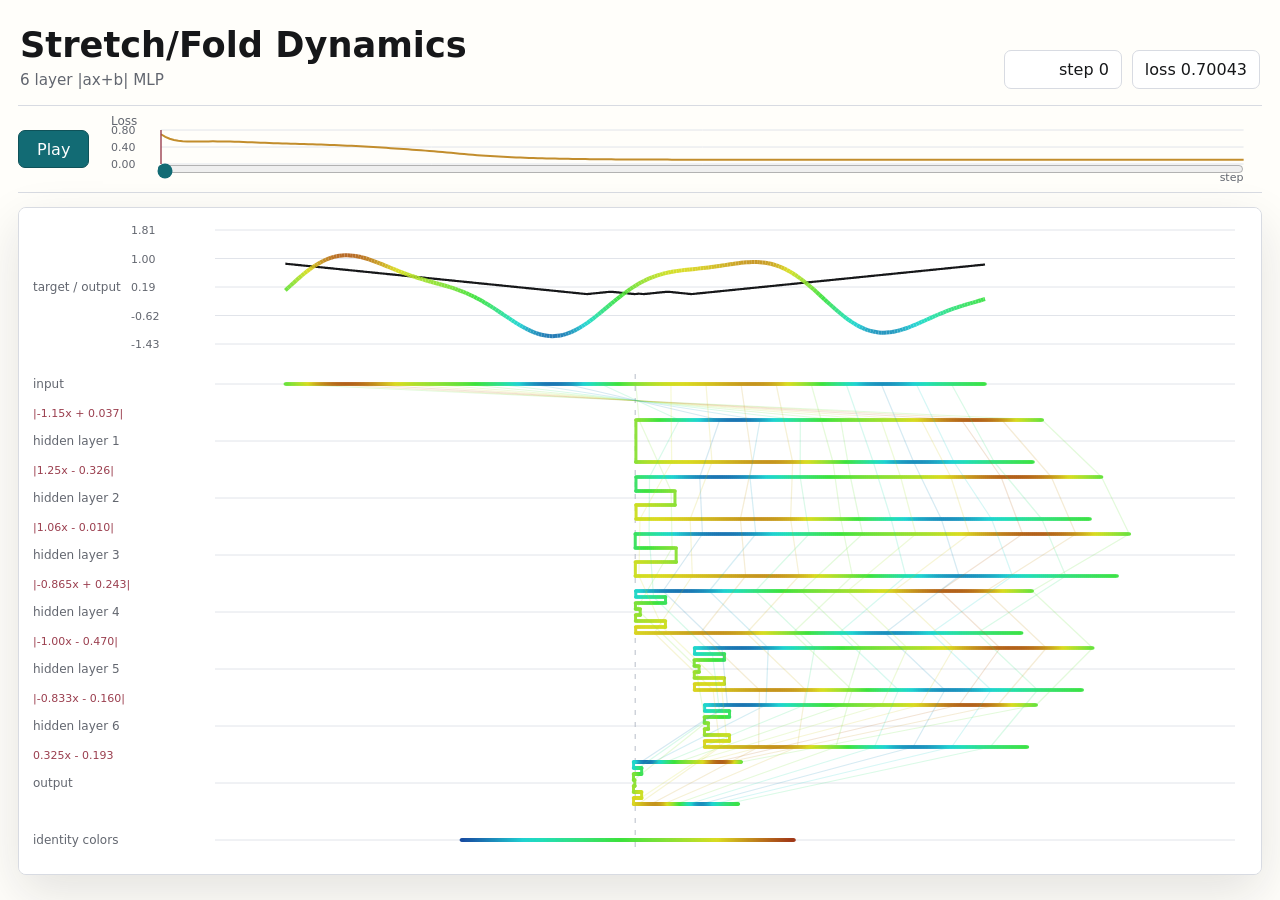
==== viewer/index.html @ 31b38798 "Publish stretch fold dynamics viewer" ====
<!doctype html>
<html lang="en">
  <head>
    <meta charset="utf-8" />
    <meta name="viewport" content="width=device-width, initial-scale=1" />
    <title>Stretch/Fold Dynamics</title>
    <link rel="stylesheet" href="styles.css" />
  </head>
  <body>
    <main class="app">
      <section class="topbar">
        <div>
          <h1>Stretch/Fold Dynamics</h1>
          <p>6 layer |ax+b| MLP</p>
        </div>
        <div class="readouts">
          <span id="stepReadout">step 0</span>
          <span id="lossReadout">loss 0</span>
        </div>
      </section>

      <section class="controls" aria-label="training controls">
        <button id="playButton" type="button" title="Play or pause">Play</button>
        <div class="lossScrubber" aria-label="loss curve timeline">
          <canvas id="lossScrubCanvas"></canvas>
          <input id="timeSlider" type="range" min="0" max="0" value="0" />
        </div>
      </section>

      <section class="stage">
        <canvas id="foldCanvas"></canvas>
      </section>
    </main>

    <script src="data/trajectory.js"></script>
    <script src="app.js"></script>
  </body>
</html>
---- viewer/styles.css ----
:root {
  color-scheme: light;
  --ink: #161719;
  --muted: #62666f;
  --line: #d8dbe2;
  --panel: #f6f4ef;
  --paper: #fffefa;
  --accent: #126b74;
  --accent-2: #9b3f4f;
  --gold: #c28d2c;
  --shadow: 0 18px 50px rgba(23, 25, 30, 0.12);
}

* {
  box-sizing: border-box;
}

body {
  margin: 0;
  min-height: 100vh;
  background: var(--paper);
  color: var(--ink);
  font-family: Inter, ui-sans-serif, system-ui, -apple-system, BlinkMacSystemFont, "Segoe UI", sans-serif;
}

.app {
  width: min(1480px, 100%);
  margin: 0 auto;
  padding: 18px;
}

.topbar {
  display: flex;
  align-items: end;
  justify-content: space-between;
  gap: 18px;
  padding: 6px 2px 16px;
}

h1 {
  margin: 0;
  font-size: clamp(1.5rem, 2.2rem, 2.2rem);
  font-weight: 760;
  letter-spacing: 0;
}

p {
  margin: 6px 0 0;
  color: var(--muted);
  font-size: 0.95rem;
}

.readouts {
  display: flex;
  gap: 10px;
  flex-wrap: wrap;
  justify-content: flex-end;
  font-variant-numeric: tabular-nums;
}

.readouts span {
  min-width: 118px;
  border: 1px solid var(--line);
  background: #ffffff;
  padding: 9px 12px;
  border-radius: 7px;
  text-align: right;
}

.controls {
  display: grid;
  grid-template-columns: auto minmax(240px, 1fr);
  gap: 14px;
  align-items: center;
  border-block: 1px solid var(--line);
  padding: 8px 0;
}

button,
select,
input[type="range"] {
  font: inherit;
}

button {
  min-height: 38px;
  border: 1px solid #0f5259;
  background: var(--accent);
  color: white;
  border-radius: 7px;
  padding: 0 18px;
  cursor: pointer;
}

label {
  display: grid;
  grid-template-columns: auto 1fr;
  gap: 10px;
  align-items: center;
  color: var(--muted);
  font-size: 0.9rem;
}

select {
  width: 100%;
  min-height: 38px;
  border: 1px solid var(--line);
  border-radius: 7px;
  padding: 0 10px;
  background: white;
  color: var(--ink);
}

input[type="range"] {
  width: 100%;
  accent-color: var(--accent);
}

.lossScrubber {
  position: relative;
  height: 70px;
  min-width: 0;
}

#lossScrubCanvas {
  display: block;
  width: 100%;
  height: 70px;
}

.lossScrubber input[type="range"] {
  position: absolute;
  left: 54px;
  right: 18px;
  bottom: 7px;
  width: calc(100% - 72px);
  margin: 0;
  background: transparent;
}

.lossScrubber input[type="range"]::-webkit-slider-runnable-track {
  height: 16px;
  background: transparent;
}

.lossScrubber input[type="range"]::-webkit-slider-thumb {
  margin-top: 2px;
}

.lossScrubber input[type="range"]::-moz-range-track {
  background: transparent;
}

.stage {
  margin-top: 14px;
  background: #ffffff;
  border: 1px solid var(--line);
  border-radius: 8px;
  box-shadow: var(--shadow);
  overflow: hidden;
}

#foldCanvas {
  display: block;
  width: 100%;
  height: min(74vh, 840px);
  min-height: 560px;
}

@media (max-width: 860px) {
  .topbar {
    display: block;
  }

  .readouts {
    justify-content: flex-start;
    margin-top: 12px;
  }

  .controls {
    grid-template-columns: 1fr;
  }

  label {
    grid-template-columns: 72px 1fr;
  }

  #foldCanvas {
    height: 540px;
  }
}
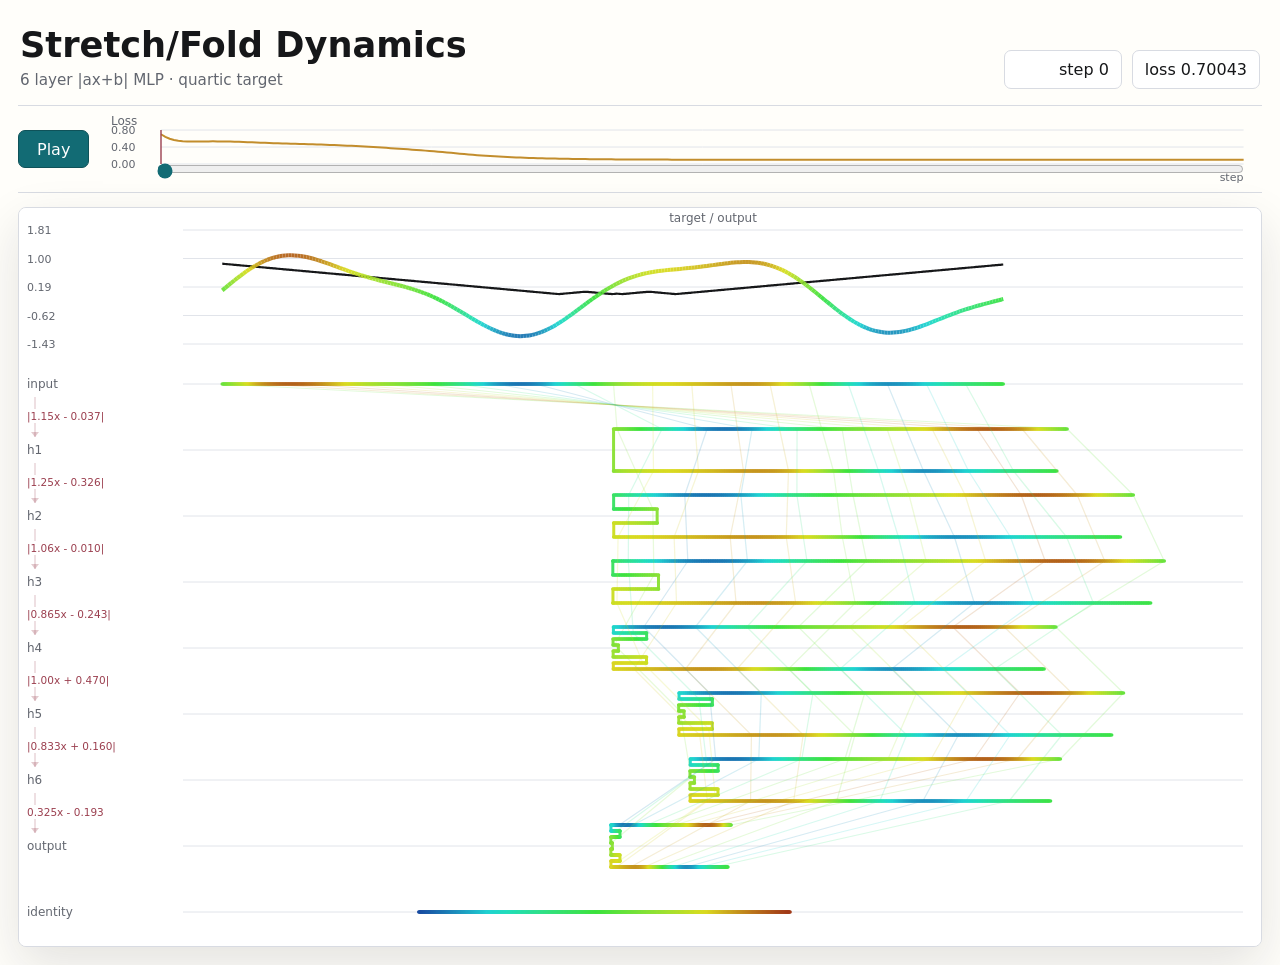
==== commit f14d2ebc: "Update stretch fold dynamics viewer" ====
--- a/viewer/index.html
+++ b/viewer/index.html
@@ -11,7 +11,7 @@
       <section class="topbar">
         <div>
           <h1>Stretch/Fold Dynamics</h1>
-          <p>6 layer |ax+b| MLP</p>
+          <p>6 layer |ax+b| MLP · quartic target</p>
         </div>
         <div class="readouts">
           <span id="stepReadout">step 0</span>
--- a/viewer/styles.css
+++ b/viewer/styles.css
@@ -163,8 +163,8 @@
 #foldCanvas {
   display: block;
   width: 100%;
-  height: min(74vh, 840px);
-  min-height: 560px;
+  height: min(82vh, 760px);
+  min-height: 700px;
 }
 
 @media (max-width: 860px) {
@@ -186,6 +186,6 @@
   }
 
   #foldCanvas {
-    height: 540px;
+    height: 720px;
   }
 }
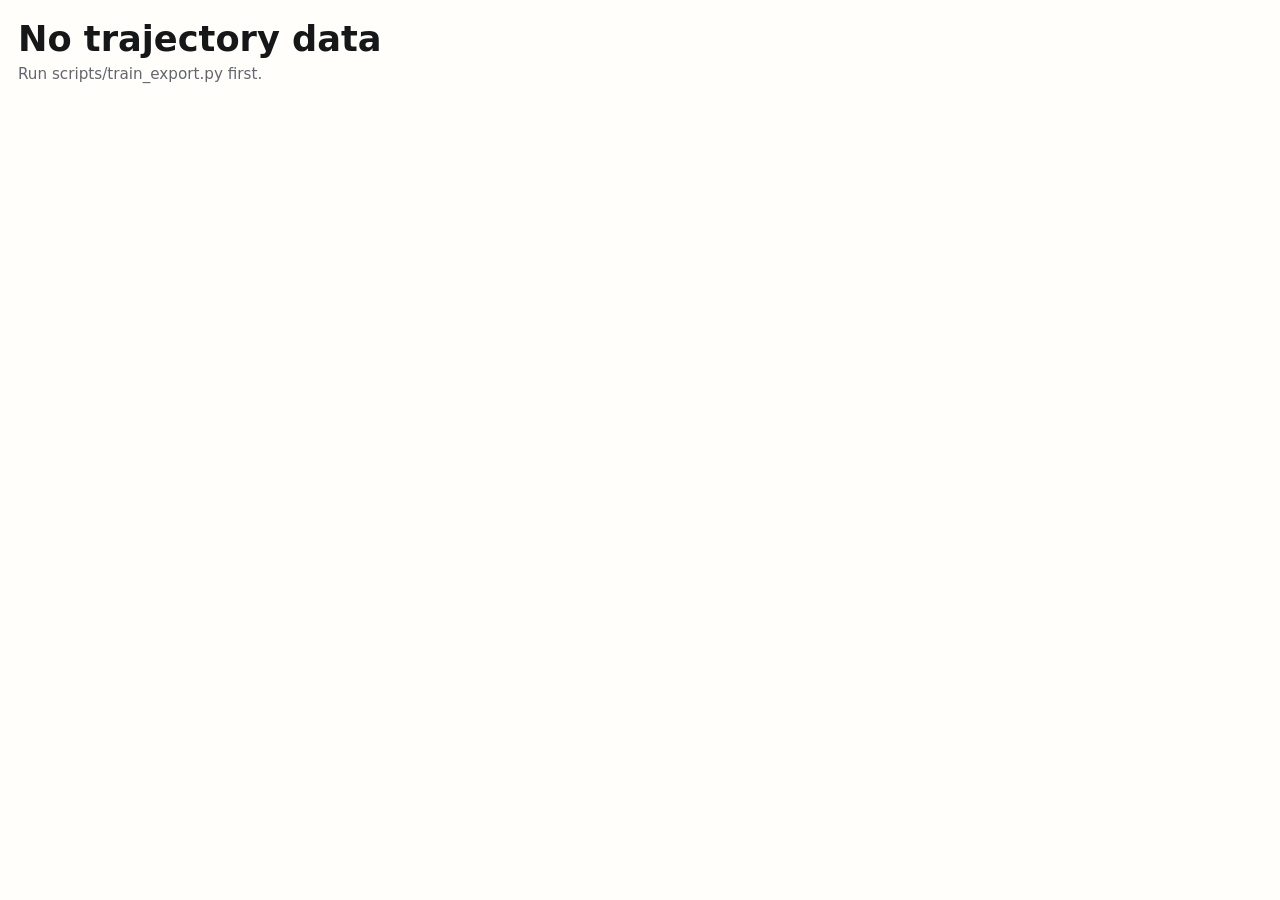
==== commit 6d2c7ff2: "Add stacked stretch fold examples" ====
--- a/viewer/index.html
+++ b/viewer/index.html
@@ -4,35 +4,69 @@
     <meta charset="utf-8" />
     <meta name="viewport" content="width=device-width, initial-scale=1" />
     <title>Stretch/Fold Dynamics</title>
-    <link rel="stylesheet" href="styles.css" />
+    <link rel="stylesheet" href="styles.css?v=20260511a" />
   </head>
   <body>
     <main class="app">
-      <section class="topbar">
-        <div>
-          <h1>Stretch/Fold Dynamics</h1>
-          <p>6 layer |ax+b| MLP · quartic target</p>
-        </div>
-        <div class="readouts">
-          <span id="stepReadout">step 0</span>
-          <span id="lossReadout">loss 0</span>
-        </div>
+      <header class="pageHeader">
+        <h1>Stretch/Fold Dynamics</h1>
+        <p>6 layer |ax+b| MLP</p>
+        <p class="questions">
+          Questions: How much of feature learning is driven by stretch and fold dynamics? In the case of ReLU networks, how much does this add beyond MLPs whose gates are parameter-independent and fixed in time? Why does there seem to be 2 phases of learning in the examples below?
+        </p>
+      </header>
+
+      <section class="example" data-example="quartic">
+        <section class="topbar">
+          <div>
+            <h2>Quartic target</h2>
+          </div>
+          <div class="readouts">
+            <span class="stepReadout">step 0</span>
+            <span class="lossReadout">loss 0</span>
+          </div>
+        </section>
+
+        <section class="controls" aria-label="quartic training controls">
+          <button class="playButton" type="button" title="Play or pause">Play</button>
+          <div class="lossScrubber" aria-label="quartic loss curve timeline">
+            <canvas class="lossScrubCanvas"></canvas>
+            <input class="timeSlider" type="range" min="0" max="0" value="0" />
+          </div>
+        </section>
+
+        <section class="stage">
+          <canvas class="foldCanvas"></canvas>
+        </section>
       </section>
 
-      <section class="controls" aria-label="training controls">
-        <button id="playButton" type="button" title="Play or pause">Play</button>
-        <div class="lossScrubber" aria-label="loss curve timeline">
-          <canvas id="lossScrubCanvas"></canvas>
-          <input id="timeSlider" type="range" min="0" max="0" value="0" />
-        </div>
-      </section>
+      <section class="example" data-example="quintic">
+        <section class="topbar">
+          <div>
+            <h2>Quintic target</h2>
+          </div>
+          <div class="readouts">
+            <span class="stepReadout">step 0</span>
+            <span class="lossReadout">loss 0</span>
+          </div>
+        </section>
 
-      <section class="stage">
-        <canvas id="foldCanvas"></canvas>
+        <section class="controls" aria-label="quintic training controls">
+          <button class="playButton" type="button" title="Play or pause">Play</button>
+          <div class="lossScrubber" aria-label="quintic loss curve timeline">
+            <canvas class="lossScrubCanvas"></canvas>
+            <input class="timeSlider" type="range" min="0" max="0" value="0" />
+          </div>
+        </section>
+
+        <section class="stage">
+          <canvas class="foldCanvas"></canvas>
+        </section>
       </section>
     </main>
 
-    <script src="data/trajectory.js"></script>
-    <script src="app.js"></script>
+    <script src="data/quartic.js?v=20260511a"></script>
+    <script src="data/quintic.js?v=20260511a"></script>
+    <script src="app.js?v=20260511a"></script>
   </body>
 </html>
--- a/viewer/styles.css
+++ b/viewer/styles.css
@@ -29,6 +29,25 @@
   padding: 18px;
 }
 
+.pageHeader {
+  padding: 0 2px 14px;
+}
+
+.questions {
+  max-width: 980px;
+  line-height: 1.45;
+}
+
+.example {
+  margin-top: 8px;
+  padding-top: 8px;
+}
+
+.example + .example {
+  margin-top: 24px;
+  border-top: 1px solid var(--line);
+}
+
 .topbar {
   display: flex;
   align-items: end;
@@ -41,6 +60,13 @@
   margin: 0;
   font-size: clamp(1.5rem, 2.2rem, 2.2rem);
   font-weight: 760;
+  letter-spacing: 0;
+}
+
+h2 {
+  margin: 0;
+  font-size: 1.1rem;
+  font-weight: 700;
   letter-spacing: 0;
 }
 
@@ -122,7 +148,7 @@
   min-width: 0;
 }
 
-#lossScrubCanvas {
+.lossScrubCanvas {
   display: block;
   width: 100%;
   height: 70px;
@@ -160,7 +186,7 @@
   overflow: hidden;
 }
 
-#foldCanvas {
+.foldCanvas {
   display: block;
   width: 100%;
   height: min(82vh, 760px);
@@ -185,7 +211,7 @@
     grid-template-columns: 72px 1fr;
   }
 
-  #foldCanvas {
+  .foldCanvas {
     height: 720px;
   }
 }
